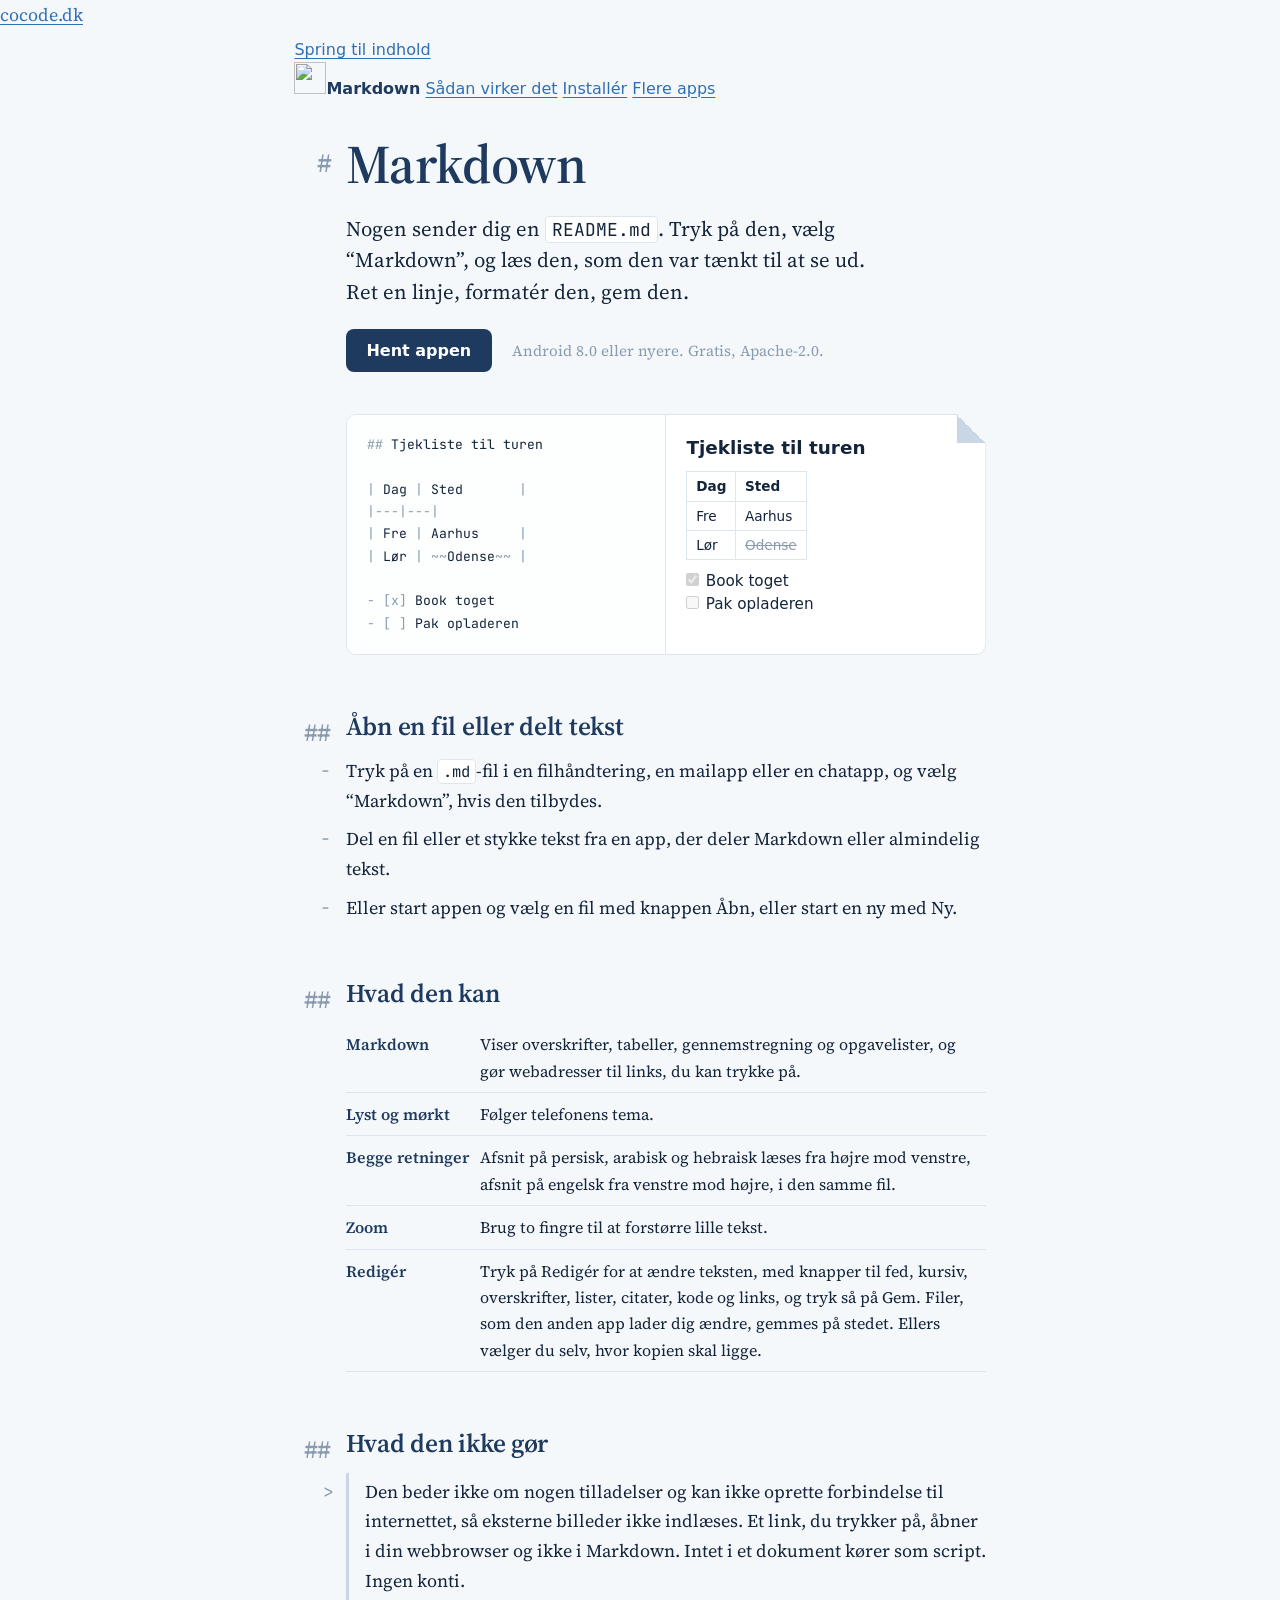
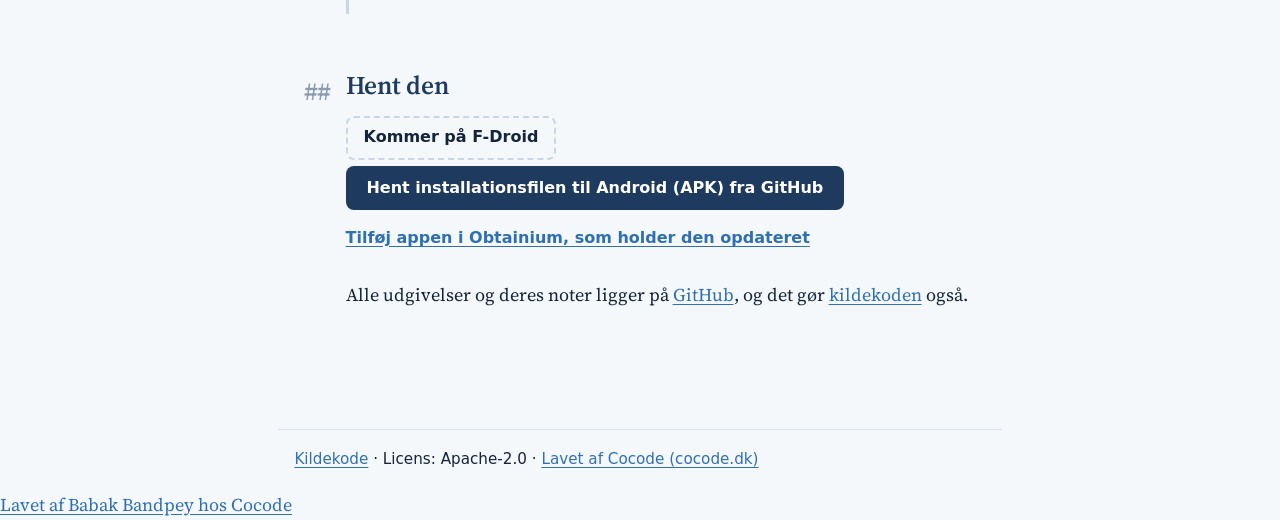
==== website/da/index.html @ 3204fdc0 "feat: Danish, with the English texts brought up to date (needs review) Danish app text for every str" ====
<!doctype html>
<html lang="da">
<head>
<meta charset="utf-8">
<meta name="viewport" content="width=device-width, initial-scale=1">
<title>Markdown: læs og redigér .md-filer på Android · Cocode</title>
<meta name="description" content="Læs og redigér Markdown-filer på Android. Vælg en fil med Åbn, eller modtag en fra en kompatibel app. Ingen tilladelser, intet netværk. Gratis og open source.">
<meta name="theme-color" content="#1e3a5f">
<link rel="canonical" href="https://markdown.cocode.dk/da/">
<link rel="alternate" hreflang="en" href="https://markdown.cocode.dk/">
<link rel="alternate" hreflang="da" href="https://markdown.cocode.dk/da/">
<link rel="alternate" hreflang="fa" href="https://markdown.cocode.dk/fa/">
<link rel="alternate" hreflang="x-default" href="https://markdown.cocode.dk/">
<link rel="icon" href="../favicon.svg" type="image/svg+xml">
<meta property="og:type" content="website">
<meta property="og:site_name" content="Markdown">
<meta property="og:title" content="Markdown: læs og redigér .md-filer på Android">
<meta property="og:description" content="Læs og redigér Markdown-filer på Android, med tabeller, opgavelister og lyst og mørkt tema. Vælg en fil med Åbn, eller modtag en fra en kompatibel app. Ingen tilladelser, intet netværk.">
<meta property="og:url" content="https://markdown.cocode.dk/da/">
<meta property="og:image" content="https://markdown.cocode.dk/og.png">
<meta property="og:image:width" content="1200">
<meta property="og:image:height" content="630">
<meta property="og:image:alt" content="Markdown-kildetekst ved siden af den samme tekst, som den vises i appen, med Markdown-appens ikon.">
<meta property="og:locale" content="da_DK">
<meta property="og:locale:alternate" content="en_US">
<meta property="og:locale:alternate" content="fa_IR">
<meta name="twitter:card" content="summary_large_image">
<meta name="twitter:title" content="Markdown: læs og redigér .md-filer på Android">
<meta name="twitter:description" content="Læs og redigér Markdown-filer på Android. Vælg en fil med Åbn, eller modtag en fra en kompatibel app. Ingen tilladelser, intet netværk.">
<meta name="twitter:image" content="https://markdown.cocode.dk/og.png">
<meta name="twitter:image:alt" content="Markdown-kildetekst ved siden af den samme tekst, som den vises i appen.">
<link rel="preconnect" href="https://fonts.googleapis.com">
<link rel="preconnect" href="https://fonts.gstatic.com" crossorigin>
<link rel="stylesheet" href="https://fonts.googleapis.com/css2?family=JetBrains+Mono&family=Source+Serif+4:opsz,wght@8..60,400;8..60,600&display=swap">
<link rel="stylesheet" href="../styles.css">
<link rel="stylesheet" href="https://brand.cocode.dk/v1.css">
<script type="module" src="https://brand.cocode.dk/v1.js"></script>
<script type="module" src="../frame-accent.js"></script>
<script type="application/ld+json">
{
  "@context": "https://schema.org",
  "@type": "SoftwareApplication",
  "name": "Markdown",
  "url": "https://markdown.cocode.dk/da/",
  "description": "En Android-app til at læse og redigere Markdown-filer, som du vælger med appens filvælger eller modtager fra kompatible apps.",
  "applicationCategory": "UtilitiesApplication",
  "operatingSystem": "Android 8.0 or newer",
  "downloadUrl": "https://github.com/cocodedk/markdown/releases/latest/download/Markdown.apk",
  "license": "https://www.apache.org/licenses/LICENSE-2.0",
  "codeRepository": "https://github.com/cocodedk/markdown",
  "image": "https://markdown.cocode.dk/og.png",
  "inLanguage": ["en", "da"],
  "offers": { "@type": "Offer", "price": "0", "priceCurrency": "EUR" },
  "author": { "@type": "Person", "name": "Babak Bandpey", "url": "https://linkedin.com/in/babakbandpey" },
  "publisher": { "@type": "Organization", "name": "Cocode", "url": "https://cocode.dk" }
}
</script>
</head>
<body>
<cocode-head dark="auto" project="Markdown" accent="#1e3a5f" lang="da" links="Hent:#install,Kildekode:https://github.com/cocodedk/markdown"><a href="https://cocode.dk">cocode.dk</a></cocode-head>
<header class="site-nav">
<!-- cocode-apps:nav:start -->
<link rel="stylesheet" href="/css/cocode-nav.css">
<a class="skip" href="#main">Spring til indhold</a>
<nav class="cocode-nav" aria-label="Markdown">
  <a class="brand" href="/da/" data-nav="home" aria-current="page"><img src="/img/icon.png" alt="" width="32" height="32">Markdown</a>
  <a href="/da/#how" data-nav="how">Sådan virker det</a>
  <a href="/da/#install" data-nav="install">Installér</a>
  <a href="https://cocode.dk/" data-nav="more">Flere apps</a>
</nav>
<!-- cocode-apps:nav:end -->
</header>
<main id="main" tabindex="-1">
  <section>
    <h1 data-md="#">Markdown</h1>
    <p class="lede">Nogen sender dig en <code>README.md</code>. Tryk på den, vælg “Markdown”, og læs den, som den var tænkt til at se ud. Ret en linje, formatér den, gem den.</p>
    <a class="button" href="#install">Hent appen</a>
    <span class="quiet">Android 8.0 eller nyere. Gratis, Apache-2.0.</span>
    <div class="pair" aria-label="Den samme note som Markdown-kildetekst og som Markdown-appen viser den">
      <div class="src" aria-hidden="true"><i>##</i> Tjekliste til turen

<i>|</i> Dag <i>|</i> Sted       <i>|</i>
<i>|---|---|</i>
<i>|</i> Fre <i>|</i> Aarhus     <i>|</i>
<i>|</i> Lør <i>|</i> <i>~~</i>Odense<i>~~</i> <i>|</i>

<i>- [x]</i> Book toget
<i>- [ ]</i> Pak opladeren</div>
      <div class="out">
        <h3>Tjekliste til turen</h3>
        <table><tr><th>Dag</th><th>Sted</th></tr><tr><td>Fre</td><td>Aarhus</td></tr><tr><td>Lør</td><td><del>Odense</del></td></tr></table>
        <ul><li><input type="checkbox" checked disabled aria-label="udført">Book toget</li><li><input type="checkbox" disabled aria-label="ikke udført">Pak opladeren</li></ul>
      </div>
    </div>
  </section>

  <section id="how">
    <h2 data-md="##">Åbn en fil eller delt tekst</h2>
    <ul class="md">
      <li>Tryk på en <code>.md</code>-fil i en filhåndtering, en mailapp eller en chatapp, og vælg “Markdown”, hvis den tilbydes.</li>
      <li>Del en fil eller et stykke tekst fra en app, der deler Markdown eller almindelig tekst.</li>
      <li>Eller start appen og vælg en fil med knappen Åbn, eller start en ny med Ny.</li>
    </ul>
  </section>

  <section>
    <h2 data-md="##">Hvad den kan</h2>
    <table class="feat">
      <tr><th>Markdown</th><td>Viser overskrifter, tabeller, gennemstregning og opgavelister, og gør webadresser til links, du kan trykke på.</td></tr>
      <tr><th>Lyst og mørkt</th><td>Følger telefonens tema.</td></tr>
      <tr><th>Begge retninger</th><td>Afsnit på persisk, arabisk og hebraisk læses fra højre mod venstre, afsnit på engelsk fra venstre mod højre, i den samme fil.</td></tr>
      <tr><th>Zoom</th><td>Brug to fingre til at forstørre lille tekst.</td></tr>
      <tr><th>Redigér</th><td>Tryk på Redigér for at ændre teksten, med knapper til fed, kursiv, overskrifter, lister, citater, kode og links, og tryk så på Gem. Filer, som den anden app lader dig ændre, gemmes på stedet. Ellers vælger du selv, hvor kopien skal ligge.</td></tr>
    </table>
  </section>

  <section>
    <h2 data-md="##">Hvad den ikke gør</h2>
    <blockquote>
      <p>Den beder ikke om nogen tilladelser og kan ikke oprette forbindelse til internettet, så eksterne billeder ikke indlæses. Et link, du trykker på, åbner i din webbrowser og ikke i Markdown. Intet i et dokument kører som script. Ingen konti.</p>
    </blockquote>
  </section>

  <section id="install">
    <h2 data-md="##">Hent den</h2>
    <!-- cocode-apps:install:start -->
<ul class="install" role="list">
  <li><p class="fdroid-soon">Kommer på F-Droid</p></li>
  <li><a href="https://github.com/cocodedk/markdown/releases/latest/download/Markdown.apk">Hent installationsfilen til Android (APK) fra GitHub</a></li>
  <li><a href="https://apps.obtainium.imranr.dev/redirect?r=obtainium://add/https://github.com/cocodedk/markdown">Tilføj appen i Obtainium, som holder den opdateret</a></li>
</ul>
<!-- cocode-apps:install:end -->
    <p>Alle udgivelser og deres noter ligger på <a href="https://github.com/cocodedk/markdown/releases">GitHub</a>, og det gør <a href="https://github.com/cocodedk/markdown">kildekoden</a> også.</p>
  </section>
</main>
<div class="site-footer">
<!-- cocode-apps:footer:start -->
<footer class="cocode-footer">
  <a href="https://github.com/cocodedk/markdown">Kildekode</a> ·
  Licens: Apache-2.0 ·
  <a href="https://cocode.dk/">Lavet af Cocode (cocode.dk)</a>
</footer>
<!-- cocode-apps:footer:end -->
</div>
<cocode-foot dark="auto" project="Markdown" repo="cocodedk/markdown" lang="da"><a href="https://cocode.dk">Lavet af Babak Bandpey hos Cocode</a></cocode-foot>
</body>
</html>
---- website/styles.css ----
/* Markdown site. The page reads like a rendered Markdown document:
   each heading keeps its source mark (#, ##, -, >) hanging in the margin. */
:root {
  --paper: #f5f8fb;
  --sheet: #ffffff;
  --ink: #14243a;
  --navy: #1e3a5f;
  --mark: #8a9bb0;
  --fold: #c9d6e6;
  --link: #2f6fb3;
  --rule: #dde5ee;
  --serif: "Source Serif 4", Georgia, serif;
  --mono: "JetBrains Mono", ui-monospace, monospace;
  --gutter: 3.2rem;
  color-scheme: light;
}
@media (prefers-color-scheme: dark) {
  :root {
    --paper: #0f1b2b;
    --sheet: #152438;
    --ink: #dce5ef;
    --navy: #9cc0e8;
    --mark: #5f7590;
    --fold: #2a4262;
    --link: #8cc1ff;
    --rule: #22364f;
    color-scheme: dark;
  }
}
* { box-sizing: border-box; }
/* The brand frame lines up with the page's own column. */
cocode-head, cocode-foot { --cocode-max: calc(42rem + var(--gutter)); --cocode-gutter: 1rem; }
body {
  margin: 0;
  background: var(--paper);
  color: var(--ink);
  font: 400 1.125rem/1.65 var(--serif);
  -webkit-font-smoothing: antialiased;
}
a { color: var(--link); text-underline-offset: 0.18em; }
a:focus-visible, .button:focus-visible { outline: 3px solid var(--link); outline-offset: 3px; }
code { font: 0.86em var(--mono); background: var(--sheet); border: 1px solid var(--rule);
  border-radius: 4px; padding: 0.05em 0.35em; }

main { max-width: calc(42rem + var(--gutter)); margin: 0 auto; padding: 3.5rem 1rem 4rem; }
section { padding-left: var(--gutter); margin: 0 0 3.5rem; }

/* The hanging source marks. */
h1, h2 { position: relative; color: var(--navy); font-weight: 600; letter-spacing: -0.01em; }
h1 { font-size: clamp(2.3rem, 7vw, 3.4rem); line-height: 1.08; margin: 0 0 1.2rem; }
h2 { font-size: 1.6rem; line-height: 1.2; margin: 0 0 0.9rem; }
[data-md]::before {
  content: attr(data-md);
  position: absolute;
  right: 100%;
  margin-right: 0.9rem;
  font: 400 0.62em/inherit var(--mono);
  color: var(--mark);
  white-space: nowrap;
}
h1[data-md]::before { font-size: 0.5em; line-height: 2.05; }
h2[data-md]::before { line-height: 1.7; }
p { margin: 0 0 1rem; }
.lede { font-size: 1.3rem; line-height: 1.5; max-width: 34rem; }

ul.md { list-style: none; padding: 0; margin: 0 0 1rem; }
ul.md li { position: relative; margin: 0 0 0.55rem; }
ul.md li::before { content: "-"; position: absolute; right: 100%; margin-right: 0.9rem;
  font-family: var(--mono); color: var(--mark); }
ul.md li.done::before { content: "- [x]"; }

blockquote { position: relative; margin: 0; padding: 0.2rem 0 0.2rem 1rem;
  border-left: 3px solid var(--fold); }
blockquote::before { content: ">"; position: absolute; right: 100%; margin-right: 0.9rem;
  font-family: var(--mono); color: var(--mark); }

/* The one bold moment: the same text as source and as rendered. */
.pair { display: grid; grid-template-columns: 1fr 1fr; margin: 2.2rem 0 0;
  background: var(--sheet); border: 1px solid var(--rule); border-radius: 10px; overflow: hidden;
  clip-path: polygon(0 0, calc(100% - 28px) 0, 100% 28px, 100% 100%, 0 100%); position: relative; }
.pair::after { content: ""; position: absolute; top: 0; right: 0; width: 28px; height: 28px;
  background: linear-gradient(225deg, var(--paper) 50%, var(--fold) 50%); }
.pair > div { padding: 1.2rem 1.3rem; min-width: 0; }
.src { font: 0.82rem/1.7 var(--mono); color: var(--ink); white-space: pre-wrap; font-variant-ligatures: none;
  border-right: 1px solid var(--rule); background: color-mix(in srgb, var(--sheet) 80%, var(--paper)); }
.src i { font-style: normal; color: var(--mark); }
.out { font: 0.95rem/1.5 system-ui, sans-serif; }
.out h3 { font-size: 1.15rem; margin: 0 0 0.5rem; color: var(--ink); }
.out table { border-collapse: collapse; margin: 0.6rem 0; font-size: 0.85rem; }
.out th, .out td { border: 1px solid var(--rule); padding: 0.25rem 0.55rem; text-align: start; }
.out ul { list-style: none; padding: 0; margin: 0.4rem 0 0; }
.out input { margin: 0 0.4rem 0 0; accent-color: var(--navy); }
.out del { color: var(--mark); }

.button { display: inline-block; font: 600 1rem/1 system-ui, sans-serif; text-decoration: none;
  background: var(--navy); color: var(--sheet); padding: 0.85rem 1.3rem; border-radius: 8px;
  margin: 0.4rem 1rem 0.4rem 0; }
.button:hover { filter: brightness(1.12); }
.quiet { font-size: 0.95rem; color: var(--mark); }

table.feat { border-collapse: collapse; width: 100%; font-size: 1rem; margin: 0 0 1rem; }
table.feat th, table.feat td { text-align: start; padding: 0.5rem 0.7rem 0.5rem 0;
  border-bottom: 1px solid var(--rule); vertical-align: top; }
table.feat th { font-weight: 600; color: var(--navy); white-space: nowrap; }

/* The shared cocode-apps navigation, install block and footer, set in the page's own column and type. */
.site-nav, .site-footer { max-width: calc(42rem + var(--gutter)); margin: 0 auto; padding: 0 1rem;
  font: 400 1rem/1.4 system-ui, sans-serif; }
.site-nav { padding-top: 0.6rem; }
.site-nav .cocode-nav a, .site-footer .cocode-footer a { color: var(--link); }
.site-nav .cocode-nav .brand { color: var(--navy); font-weight: 600; text-decoration: none; }
.site-nav .skip:focus { background: var(--sheet); color: var(--ink); }
.site-nav [aria-current="page"]:not(.brand) { font-weight: 600; }
.site-nav + main { padding-top: 2.2rem; }
.install { list-style: none; padding: 0; margin: 0 0 1.2rem; display: flex; flex-wrap: wrap;
  align-items: center; gap: 0.4rem 1.2rem; font: 600 1rem/1.3 system-ui, sans-serif; }
.install a, .install .fdroid-soon { display: inline-flex; align-items: center; min-height: 44px; margin: 0; }
.install .fdroid-soon { padding: 0 1rem; border: 2px dashed var(--fold); border-radius: 8px; color: var(--ink); }
.install li:nth-child(2) a { padding: 0 1.3rem; border-radius: 8px; background: var(--navy);
  color: var(--sheet); text-decoration: none; }
.install li:nth-child(2) a:hover { filter: brightness(1.12); }
.site-footer { padding-top: 1.2rem; padding-bottom: 1.2rem; border-top: 1px solid var(--rule); }
.site-footer .cocode-footer { color: var(--ink); font-size: 0.95rem; }

/* Persian: same page, right to left. */
[dir="rtl"] body, [dir="rtl"] .out { font-family: "Vazirmatn", system-ui, sans-serif; }
[dir="rtl"] section { padding-left: 0; padding-right: var(--gutter); }
[dir="rtl"] [data-md]::before, [dir="rtl"] ul.md li::before, [dir="rtl"] blockquote::before {
  right: auto; left: 100%; margin-right: 0; margin-left: 0.9rem; direction: ltr; }
[dir="rtl"] blockquote { padding: 0.2rem 1rem 0.2rem 0; border-left: 0; border-right: 3px solid var(--fold); }
[dir="rtl"] .src { border-right: 0; border-left: 1px solid var(--rule); }
[dir="rtl"] .button { margin: 0.4rem 0 0.4rem 1rem; }
[dir="rtl"] .out input { margin: 0 0 0 0.4rem; }
[dir="rtl"] table.feat th, [dir="rtl"] table.feat td { padding: 0.5rem 0 0.5rem 0.7rem; }

@media (max-width: 640px) {
  :root { --gutter: 2.1rem; }
  main { padding-top: 2.2rem; }
  .pair { grid-template-columns: 1fr; }
  .src, [dir="rtl"] .src { border: 0; border-bottom: 1px solid var(--rule); }
  .lede { font-size: 1.15rem; }
}
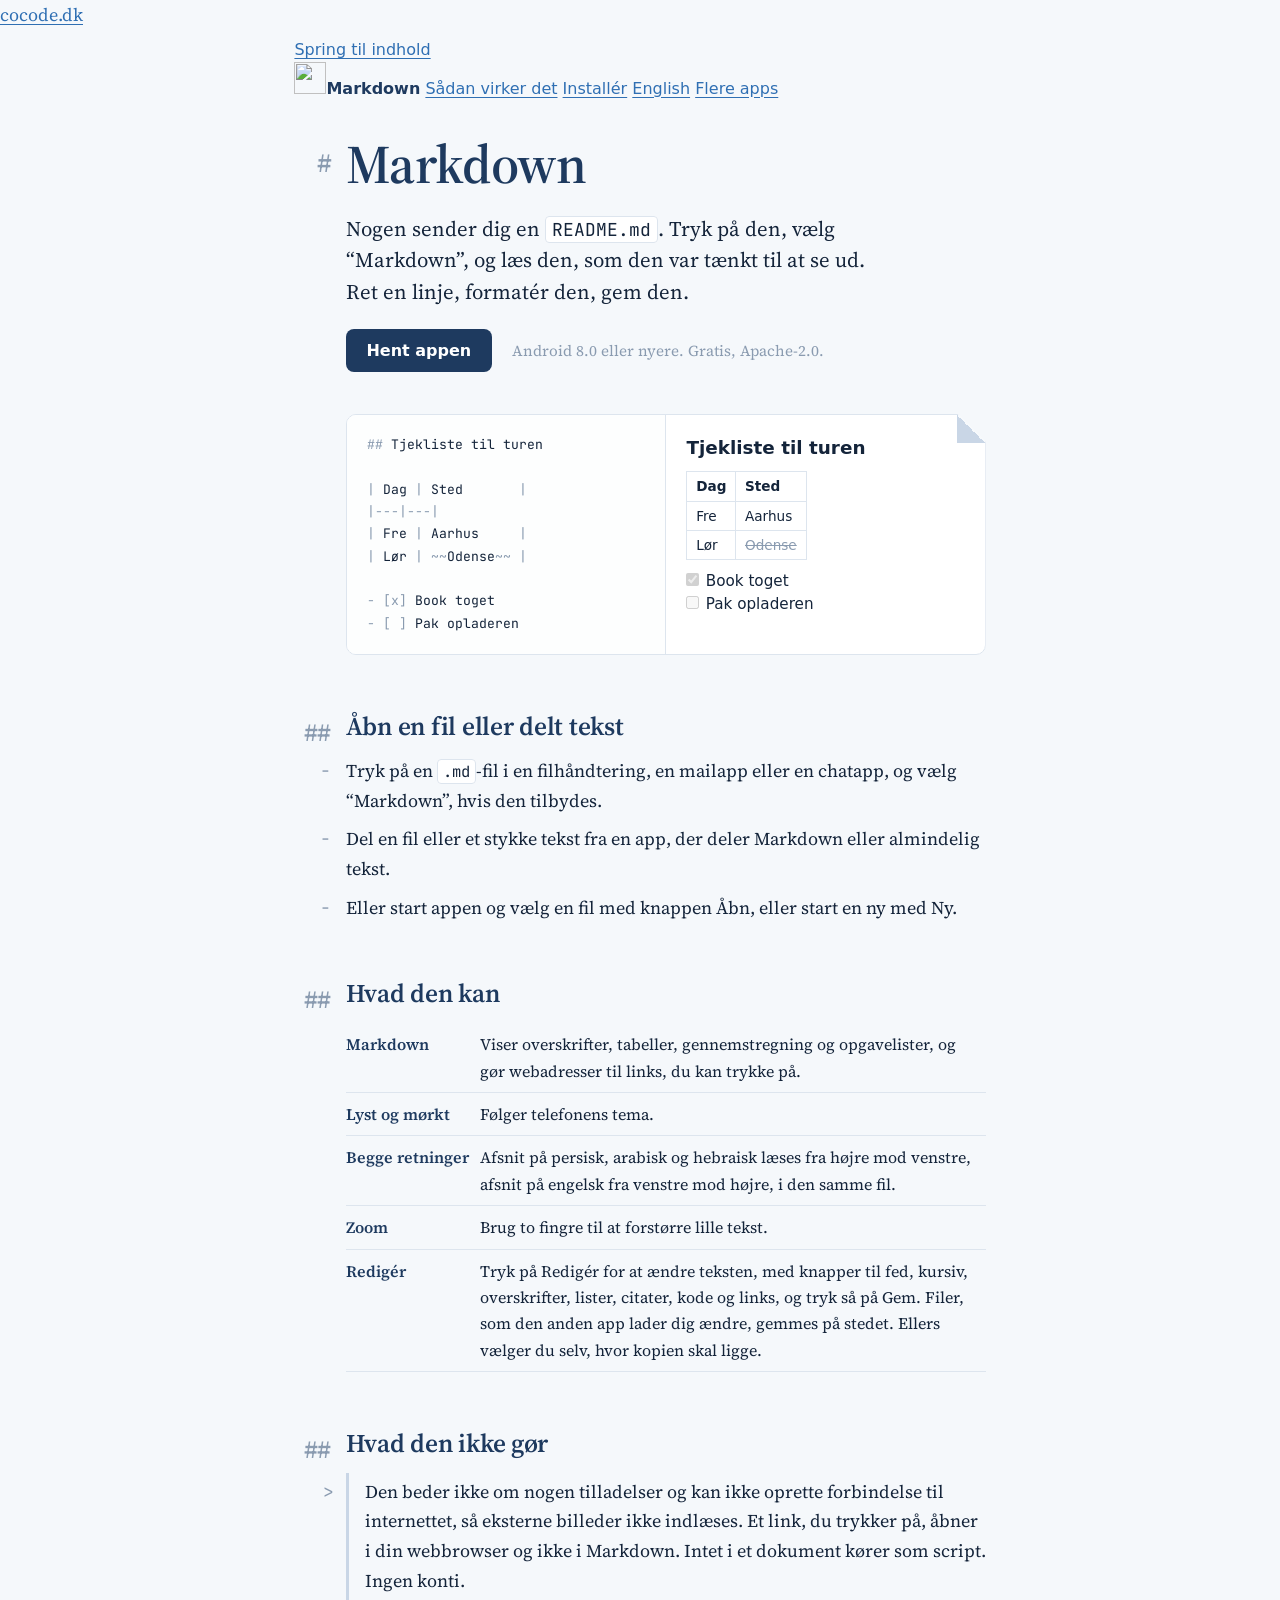
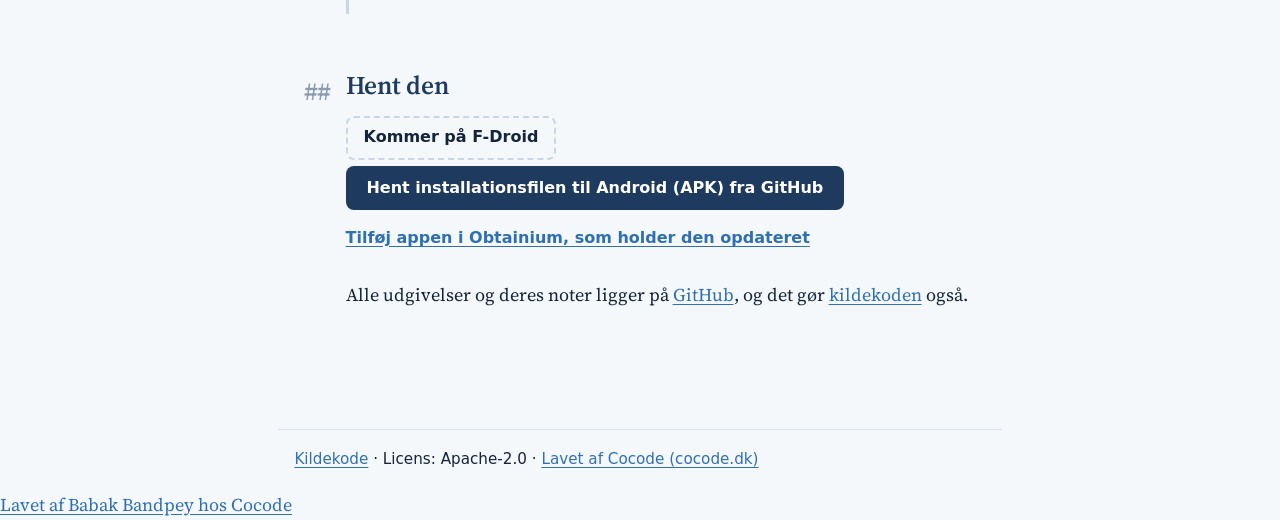
==== commit 1f415519: "feat: the navigation links the English and Danish pages to each other Rendered with cocode-apps (app" ====
--- a/website/da/index.html
+++ b/website/da/index.html
@@ -66,6 +66,7 @@
   <a class="brand" href="/da/" data-nav="home" aria-current="page"><img src="/img/icon.png" alt="" width="32" height="32">Markdown</a>
   <a href="/da/#how" data-nav="how">Sådan virker det</a>
   <a href="/da/#install" data-nav="install">Installér</a>
+  <a href="/" hreflang="en" lang="en" data-nav="lang">English</a>
   <a href="https://cocode.dk/" data-nav="more">Flere apps</a>
 </nav>
 <!-- cocode-apps:nav:end -->
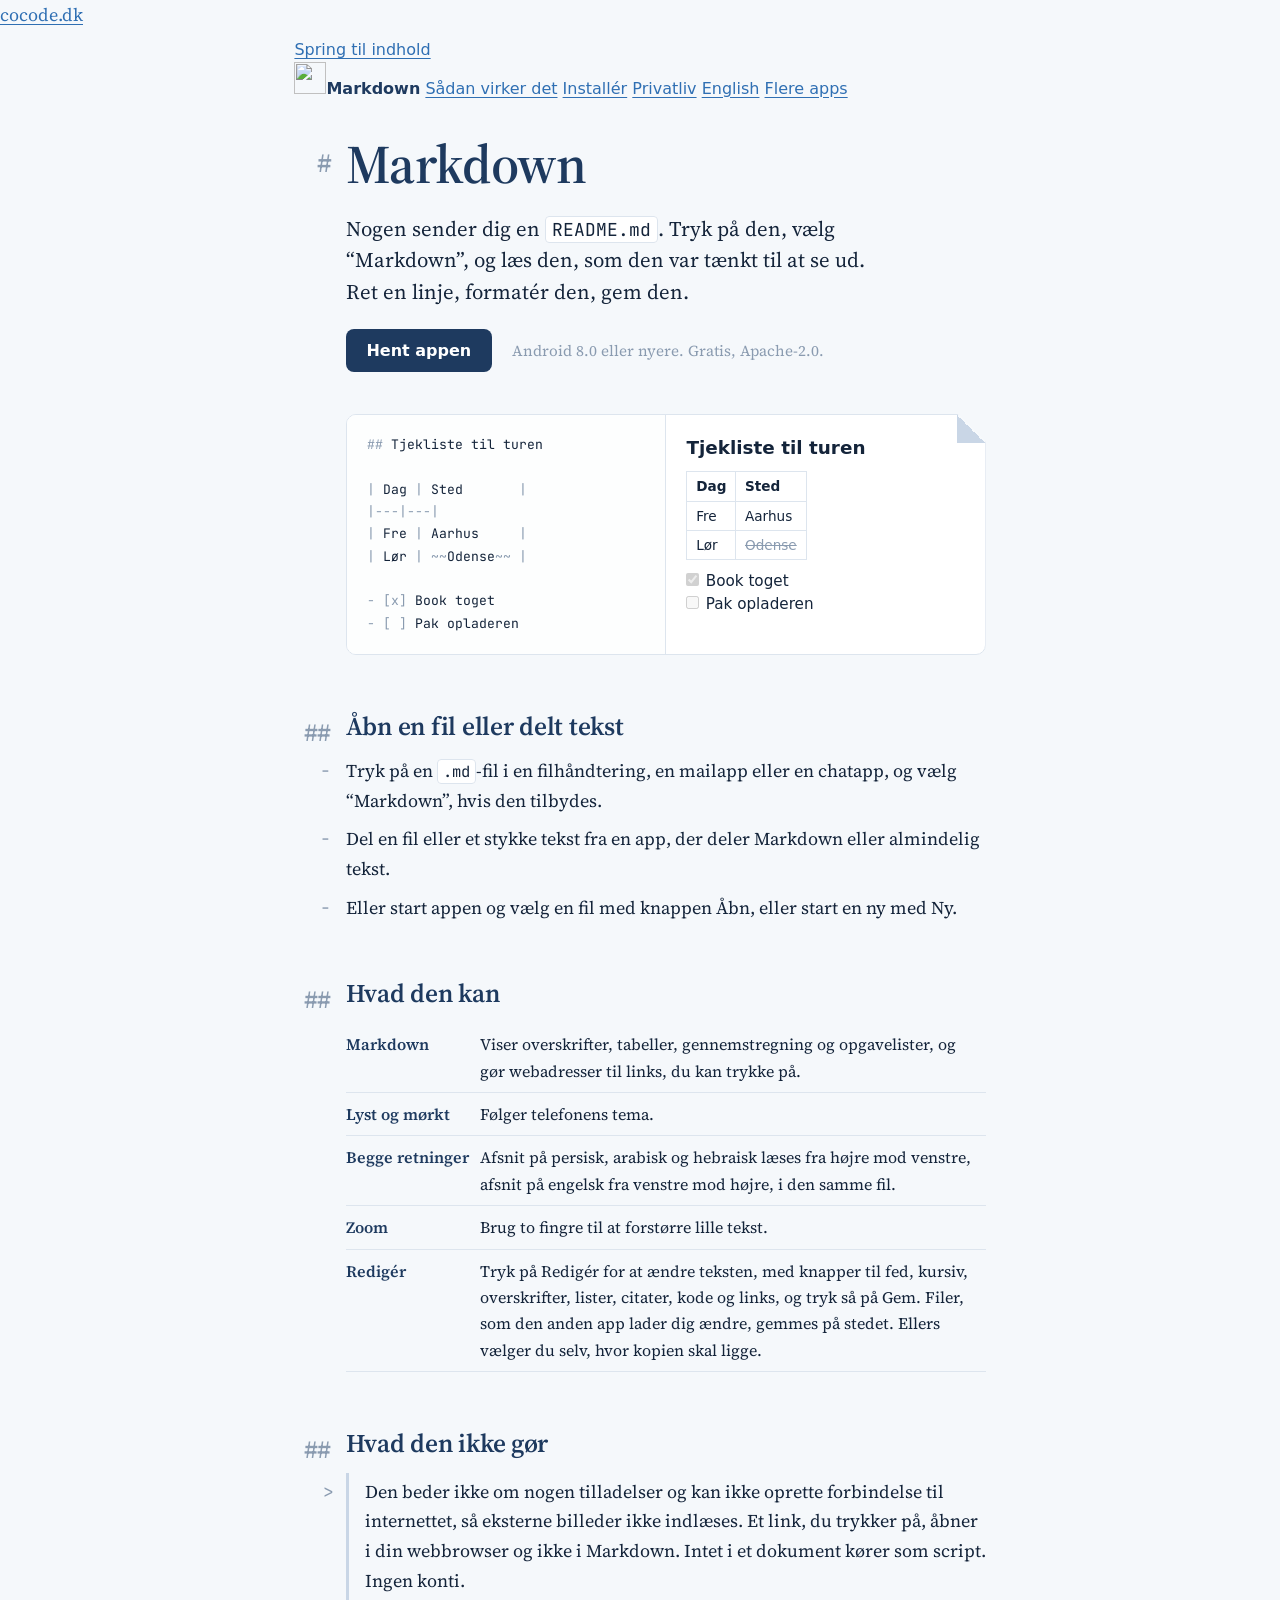
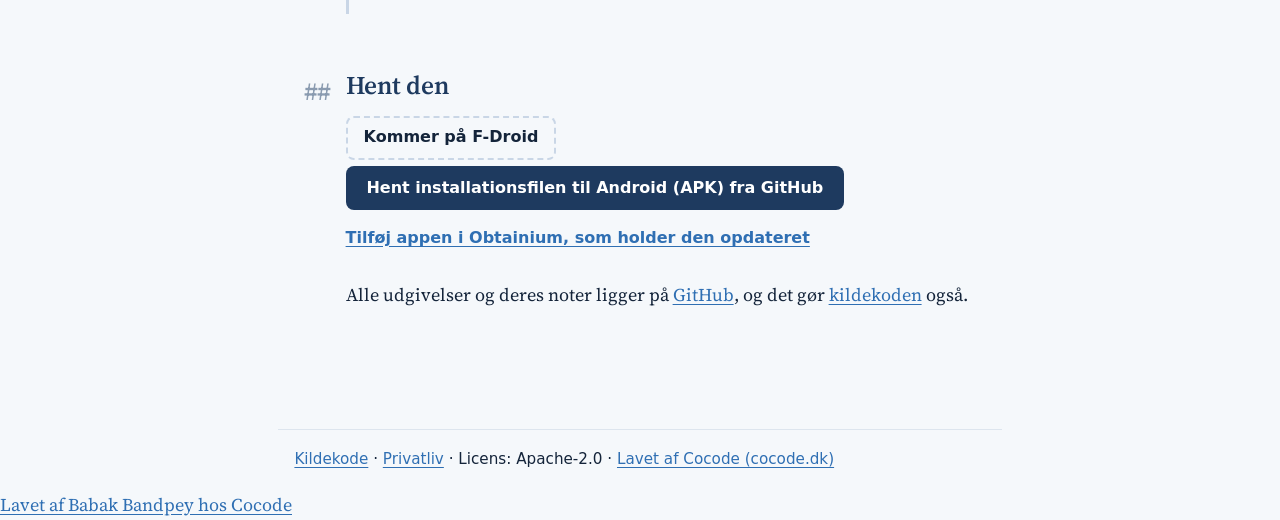
==== commit 0d070db2: "feat: the navigation links the pages the site now has (privacy, English, Danish) Rendered with cocod" ====
--- a/website/da/index.html
+++ b/website/da/index.html
@@ -66,6 +66,7 @@
   <a class="brand" href="/da/" data-nav="home" aria-current="page"><img src="/img/icon.png" alt="" width="32" height="32">Markdown</a>
   <a href="/da/#how" data-nav="how">Sådan virker det</a>
   <a href="/da/#install" data-nav="install">Installér</a>
+  <a href="/da/privacy/" data-nav="privacy">Privatliv</a>
   <a href="/" hreflang="en" lang="en" data-nav="lang">English</a>
   <a href="https://cocode.dk/" data-nav="more">Flere apps</a>
 </nav>
@@ -138,6 +139,7 @@
 <!-- cocode-apps:footer:start -->
 <footer class="cocode-footer">
   <a href="https://github.com/cocodedk/markdown">Kildekode</a> ·
+  <a href="/da/privacy/">Privatliv</a> ·
   Licens: Apache-2.0 ·
   <a href="https://cocode.dk/">Lavet af Cocode (cocode.dk)</a>
 </footer>
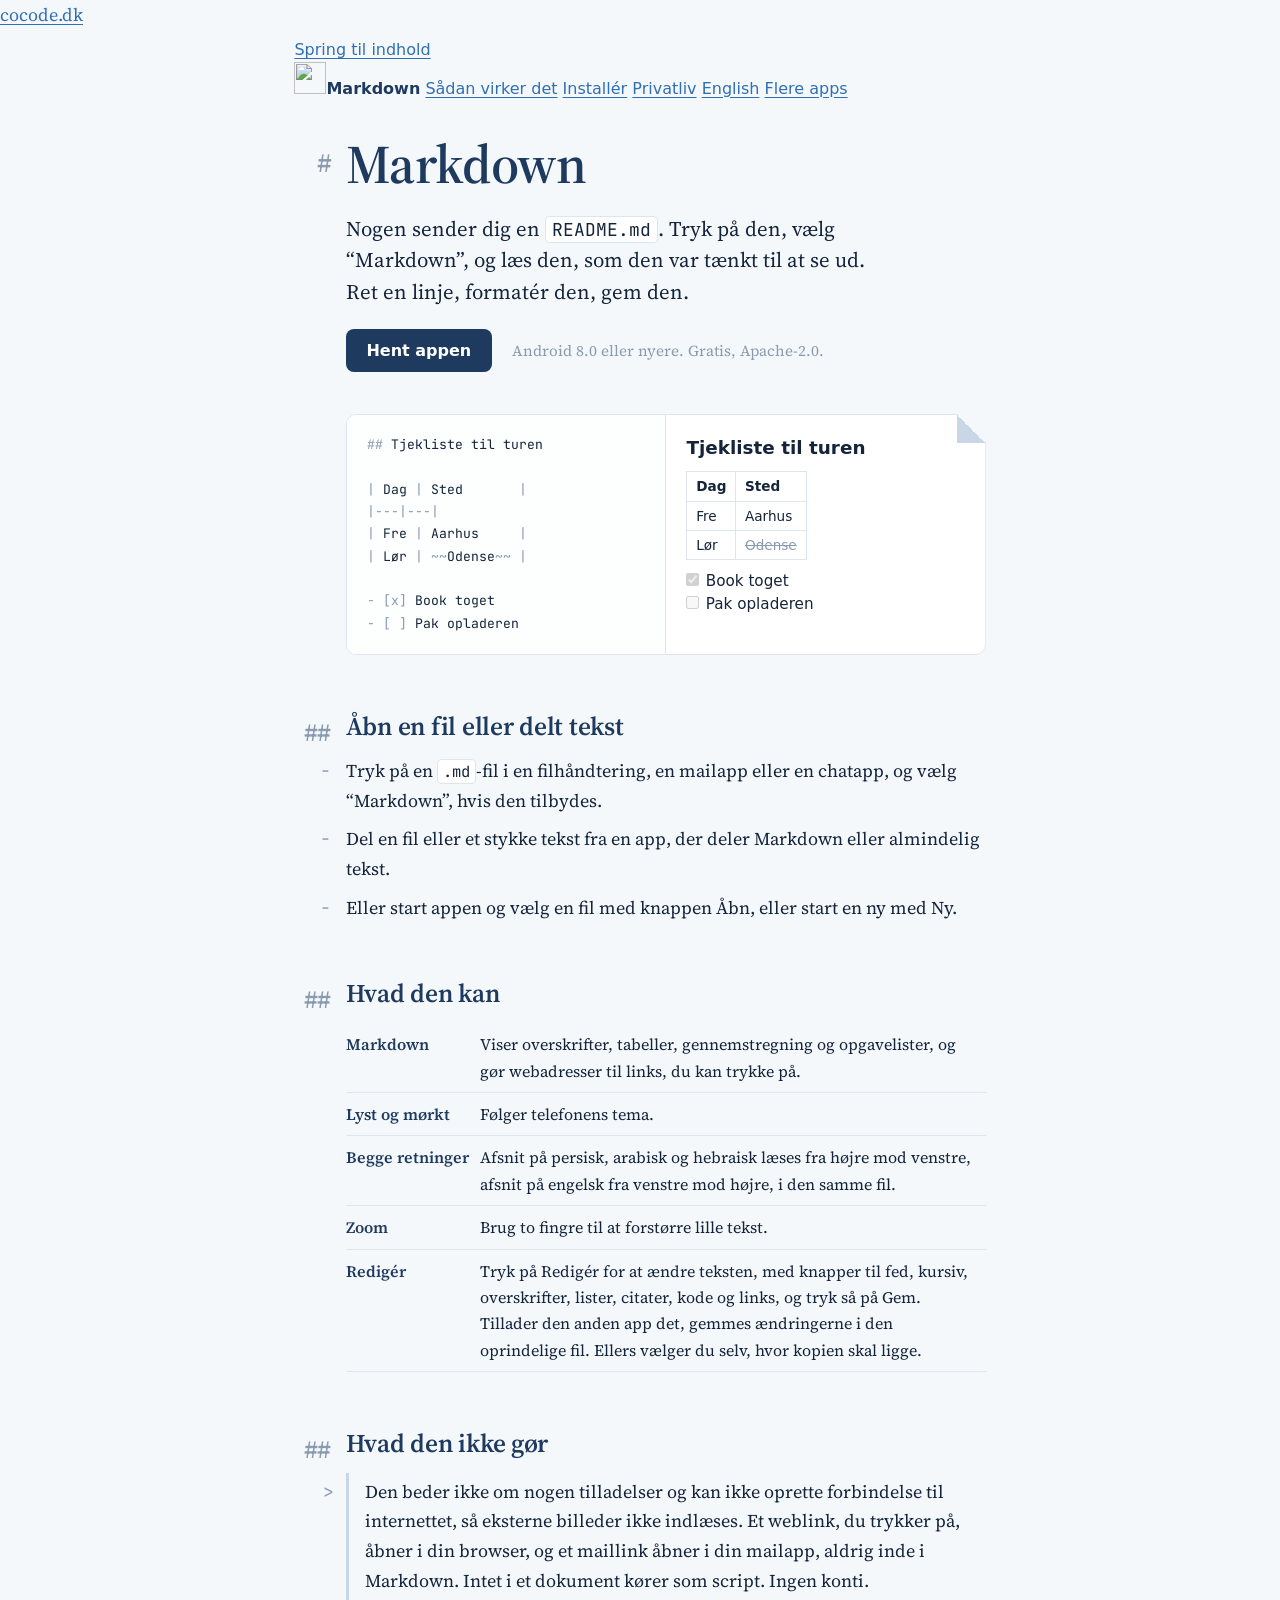
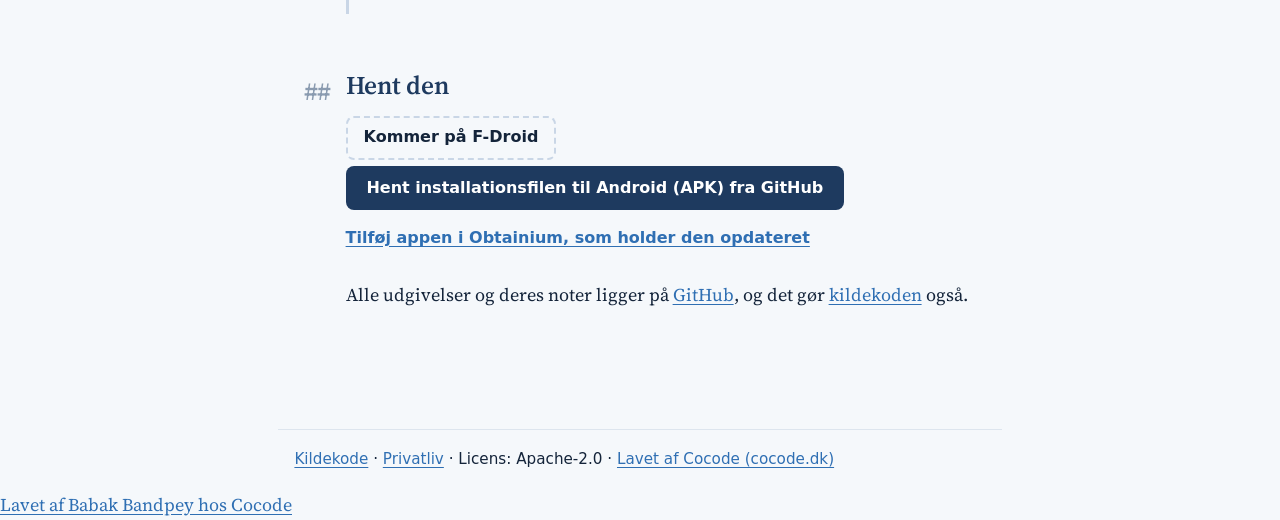
==== commit a08bef7f: "fix: the Codex review findings on the link wording, the Danish edit row and the Persian page - READM" ====
--- a/website/da/index.html
+++ b/website/da/index.html
@@ -112,14 +112,14 @@
       <tr><th>Lyst og mørkt</th><td>Følger telefonens tema.</td></tr>
       <tr><th>Begge retninger</th><td>Afsnit på persisk, arabisk og hebraisk læses fra højre mod venstre, afsnit på engelsk fra venstre mod højre, i den samme fil.</td></tr>
       <tr><th>Zoom</th><td>Brug to fingre til at forstørre lille tekst.</td></tr>
-      <tr><th>Redigér</th><td>Tryk på Redigér for at ændre teksten, med knapper til fed, kursiv, overskrifter, lister, citater, kode og links, og tryk så på Gem. Filer, som den anden app lader dig ændre, gemmes på stedet. Ellers vælger du selv, hvor kopien skal ligge.</td></tr>
+      <tr><th>Redigér</th><td>Tryk på Redigér for at ændre teksten, med knapper til fed, kursiv, overskrifter, lister, citater, kode og links, og tryk så på Gem. Tillader den anden app det, gemmes ændringerne i den oprindelige fil. Ellers vælger du selv, hvor kopien skal ligge.</td></tr>
     </table>
   </section>
 
   <section>
     <h2 data-md="##">Hvad den ikke gør</h2>
     <blockquote>
-      <p>Den beder ikke om nogen tilladelser og kan ikke oprette forbindelse til internettet, så eksterne billeder ikke indlæses. Et link, du trykker på, åbner i din webbrowser og ikke i Markdown. Intet i et dokument kører som script. Ingen konti.</p>
+      <p>Den beder ikke om nogen tilladelser og kan ikke oprette forbindelse til internettet, så eksterne billeder ikke indlæses. Et weblink, du trykker på, åbner i din browser, og et maillink åbner i din mailapp, aldrig inde i Markdown. Intet i et dokument kører som script. Ingen konti.</p>
     </blockquote>
   </section>
 
